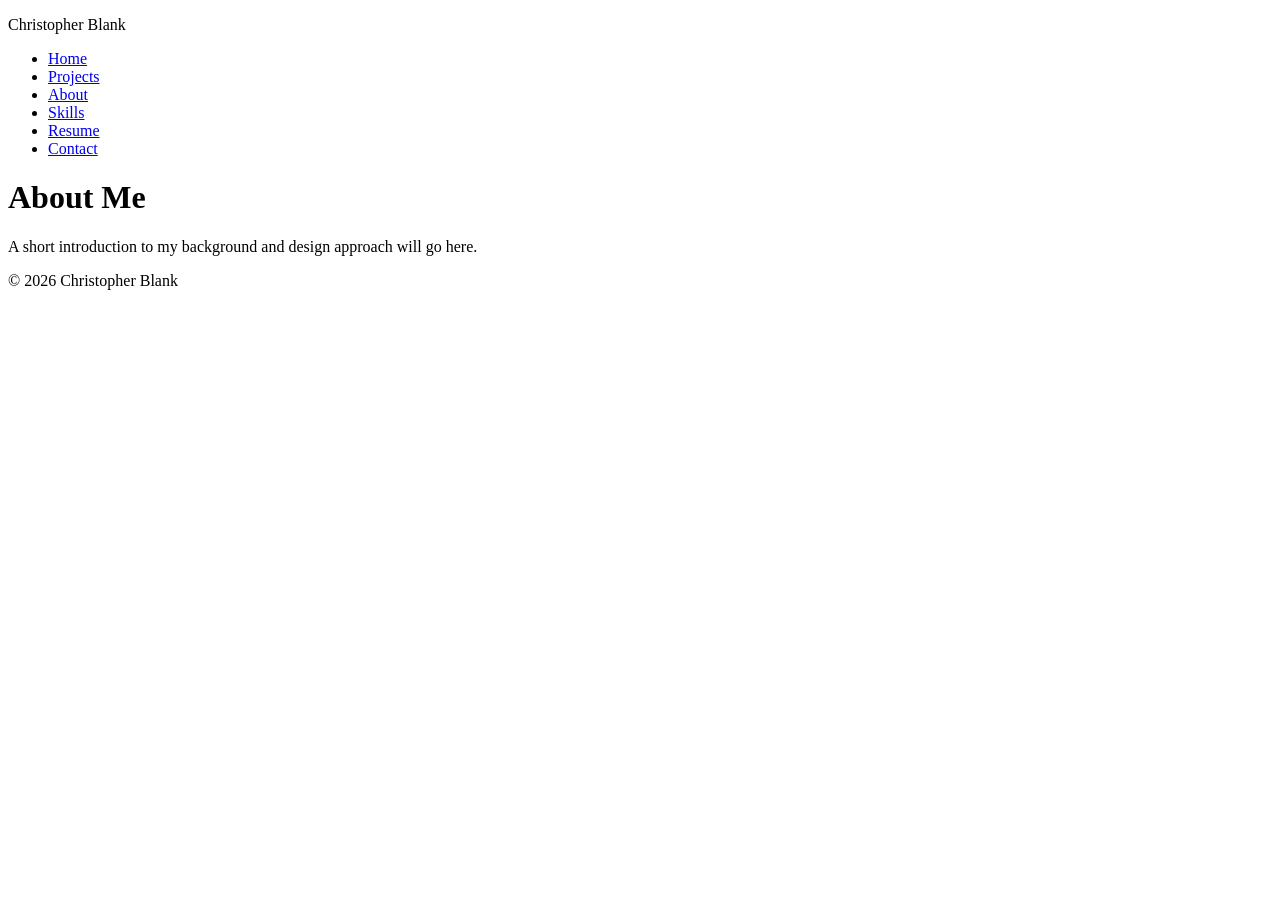
==== about.html @ 43065285 "Add files via upload" ====
<!DOCTYPE html>
<html lang="en">
<head>
  <meta charset="utf-8">
  <meta name="viewport" content="width=device-width, initial-scale=1">
  <title>About | Christopher Blank, Graphic Designer</title>
  <link rel="stylesheet" href="css/style.css">
</head>
<body>
  <header>
    <p class="site-name">Christopher Blank</p>
    <nav aria-label="Main">
      <ul>
        <li><a href="index.html">Home</a></li>
        <li><a href="projects.html">Projects</a></li>
        <li><a href="about.html">About</a></li>
        <li><a href="skills.html">Skills</a></li>
        <li><a href="resume.html">Resume</a></li>
        <li><a href="contact.html">Contact</a></li>
      </ul>
    </nav>
  </header>

  <main>
    <h1>About Me</h1>
    <p>A short introduction to my background and design approach will go here.</p>
  </main>

  <footer>
    <p>&copy; 2026 Christopher Blank</p>
  </footer>
</body>
</html>
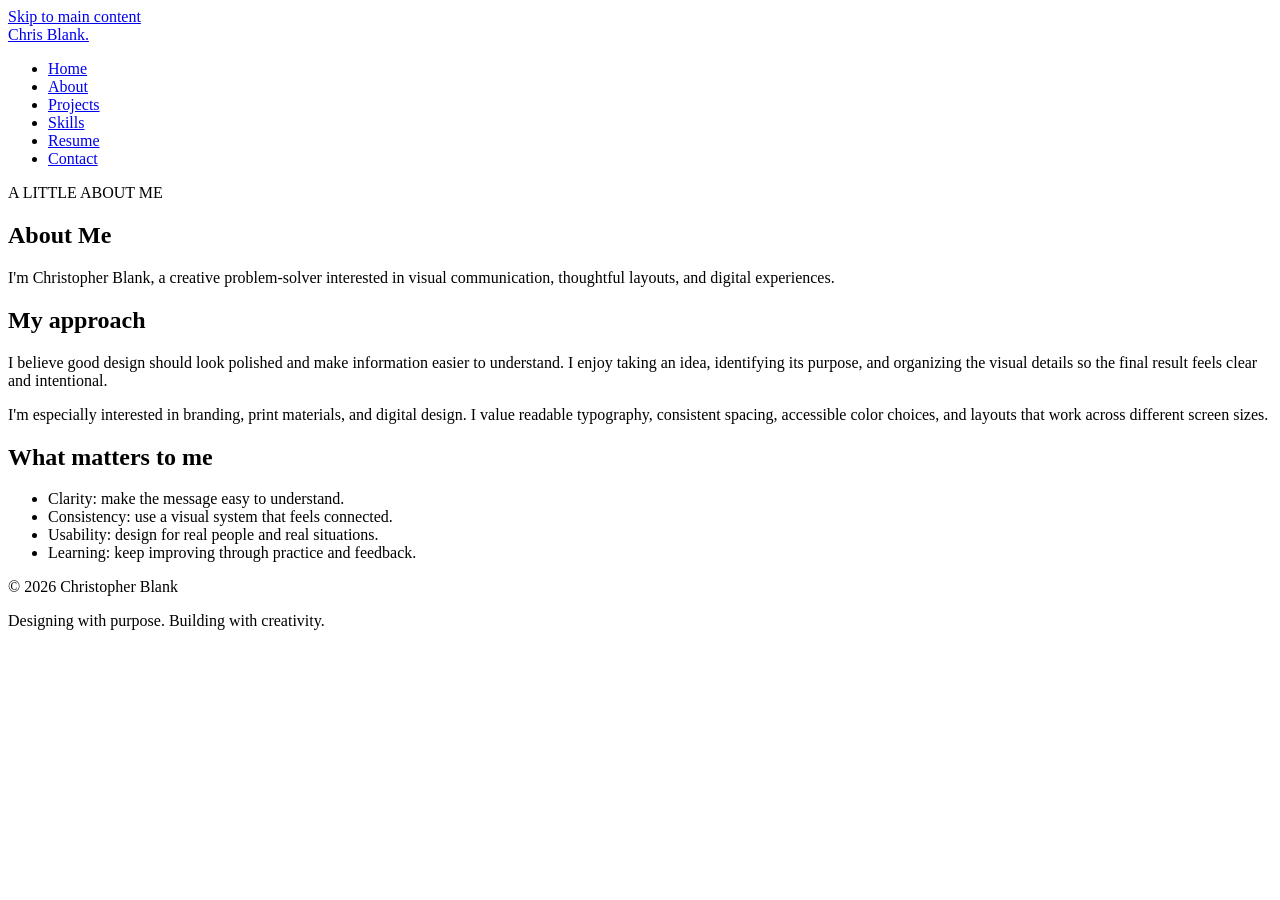
==== commit eb594d4c: "Revamp about.html with new content and structure Updated meta tags, header structure, and added cont" ====
--- a/about.html
+++ b/about.html
@@ -1,33 +1,58 @@
 <!DOCTYPE html>
 <html lang="en">
 <head>
-  <meta charset="utf-8">
+  <meta charset="UTF-8">
   <meta name="viewport" content="width=device-width, initial-scale=1">
-  <title>About | Christopher Blank, Graphic Designer</title>
+  <meta name="description" content="About - Christopher Blank's design portfolio.">
+  <title>About | Chris Blank Portfolio</title>
+  <link rel="preconnect" href="https://fonts.googleapis.com">
+  <link rel="preconnect" href="https://fonts.gstatic.com" crossorigin>
+  <link href="https://fonts.googleapis.com/css2?family=Inter:wght@400;500;600;700&family=Poppins:wght@600;700&display=swap" rel="stylesheet">
   <link rel="stylesheet" href="css/style.css">
 </head>
 <body>
-  <header>
-    <p class="site-name">Christopher Blank</p>
-    <nav aria-label="Main">
-      <ul>
+  <a class="skip-link" href="#main-content">Skip to main content</a>
+  <header class="site-header">
+    <div class="header-inner">
+      <a class="site-name" href="index.html">Chris Blank<span>.</span></a>
+      <nav aria-label="Main navigation">
+        <ul>
         <li><a href="index.html">Home</a></li>
+        <li><a href="about.html" aria-current="page">About</a></li>
         <li><a href="projects.html">Projects</a></li>
-        <li><a href="about.html">About</a></li>
         <li><a href="skills.html">Skills</a></li>
         <li><a href="resume.html">Resume</a></li>
         <li><a href="contact.html">Contact</a></li>
-      </ul>
-    </nav>
+        </ul>
+      </nav>
+    </div>
   </header>
 
-  <main>
-    <h1>About Me</h1>
-    <p>A short introduction to my background and design approach will go here.</p>
+  <main id="main-content" class="container">
+    <section class="page-intro">
+      <p class="eyebrow">A LITTLE ABOUT ME</p>
+      <h1>About Me</h1>
+      <p class="lead">I'm Christopher Blank, a creative problem-solver interested in visual communication, thoughtful layouts, and digital experiences.</p>
+    </section>
+    <section class="content-card prose-card">
+      <h2>My approach</h2>
+      <p>I believe good design should look polished and make information easier to understand. I enjoy taking an idea, identifying its purpose, and organizing the visual details so the final result feels clear and intentional.</p>
+      <p>I'm especially interested in branding, print materials, and digital design. I value readable typography, consistent spacing, accessible color choices, and layouts that work across different screen sizes.</p>
+      <h2>What matters to me</h2>
+      <ul class="check-list">
+        <li>Clarity: make the message easy to understand.</li>
+        <li>Consistency: use a visual system that feels connected.</li>
+        <li>Usability: design for real people and real situations.</li>
+        <li>Learning: keep improving through practice and feedback.</li>
+      </ul>
+    </section>
   </main>
 
-  <footer>
-    <p>&copy; 2026 Christopher Blank</p>
+  <footer class="site-footer">
+    <div class="container footer-inner">
+      <p>&copy; 2026 Christopher Blank</p>
+      <p>Designing with purpose. Building with creativity.</p>
+    </div>
   </footer>
 </body>
 </html>
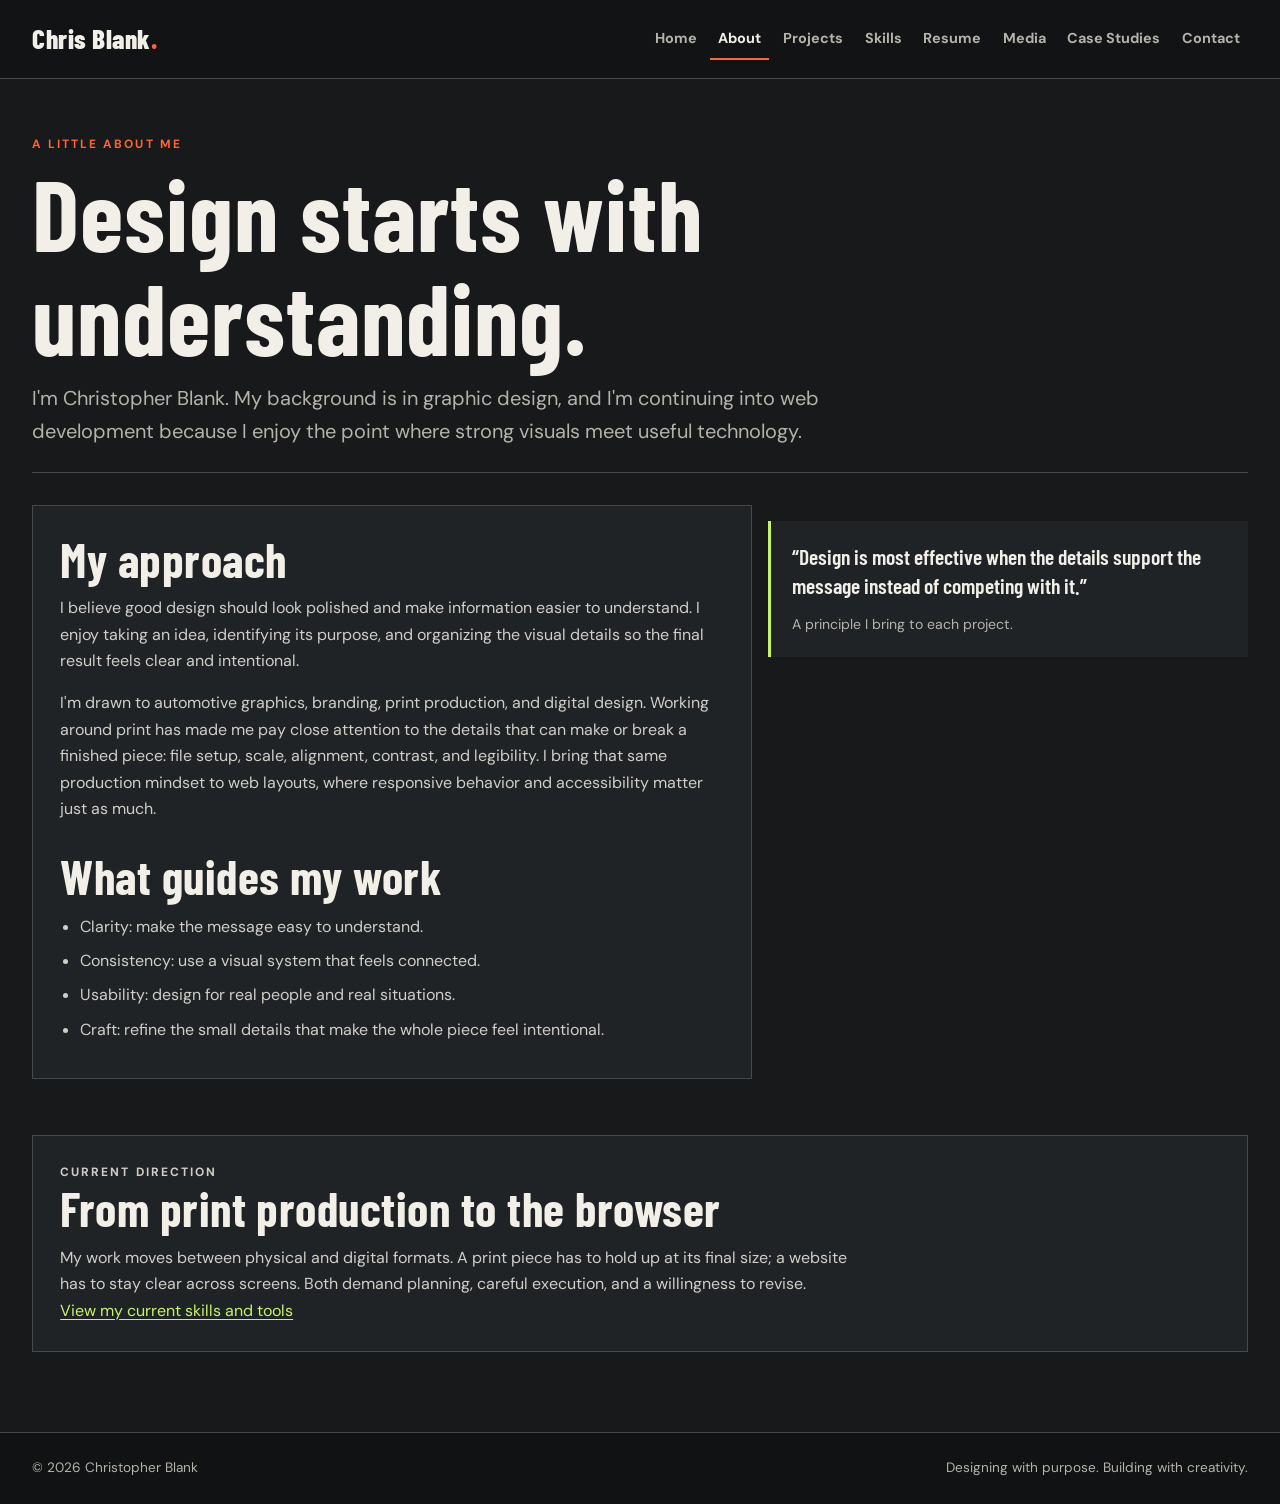
==== commit 5b88c5eb: "Replace about.html with latest portfolio version" ====
--- a/about.html
+++ b/about.html
@@ -1,58 +1,44 @@
 <!DOCTYPE html>
 <html lang="en">
 <head>
-  <meta charset="UTF-8">
-  <meta name="viewport" content="width=device-width, initial-scale=1">
-  <meta name="description" content="About - Christopher Blank's design portfolio.">
-  <title>About | Chris Blank Portfolio</title>
-  <link rel="preconnect" href="https://fonts.googleapis.com">
-  <link rel="preconnect" href="https://fonts.gstatic.com" crossorigin>
-  <link href="https://fonts.googleapis.com/css2?family=Inter:wght@400;500;600;700&family=Poppins:wght@600;700&display=swap" rel="stylesheet">
-  <link rel="stylesheet" href="css/style.css">
+<meta charset="UTF-8">
+<meta name="viewport" content="width=device-width, initial-scale=1">
+<meta name="description" content="Learn about Christopher Blank and his approach to visual communication.">
+<title>About | Chris Blank Portfolio</title>
+<link rel="preconnect" href="https://fonts.googleapis.com">
+<link rel="preconnect" href="https://fonts.gstatic.com" crossorigin>
+<link href="https://fonts.googleapis.com/css2?family=Barlow+Condensed:wght@500;600;700;800&family=DM+Sans:wght@400;500;600;700&display=swap" rel="stylesheet">
+<link rel="stylesheet" href="css/style.css">
 </head>
 <body>
-  <a class="skip-link" href="#main-content">Skip to main content</a>
-  <header class="site-header">
-    <div class="header-inner">
-      <a class="site-name" href="index.html">Chris Blank<span>.</span></a>
-      <nav aria-label="Main navigation">
-        <ul>
-        <li><a href="index.html">Home</a></li>
-        <li><a href="about.html" aria-current="page">About</a></li>
-        <li><a href="projects.html">Projects</a></li>
-        <li><a href="skills.html">Skills</a></li>
-        <li><a href="resume.html">Resume</a></li>
-        <li><a href="contact.html">Contact</a></li>
-        </ul>
-      </nav>
-    </div>
-  </header>
+<a class="skip-link" href="#main-content">Skip to main content</a>
+<header class="site-header">
+  <div class="header-inner">
+    <a class="site-name" href="index.html">Chris Blank<span>.</span></a>
+    <nav aria-label="Main navigation"><ul>
+      <li><a href="index.html" >Home</a></li>
+      <li><a href="about.html" aria-current="page">About</a></li>
+      <li><a href="projects.html" >Projects</a></li>
+      <li><a href="skills.html" >Skills</a></li>
+      <li><a href="resume.html" >Resume</a></li>
+      <li><a href="media.html">Media</a></li>
+      <li><a href="case-studies.html" >Case Studies</a></li>
+      <li><a href="contact.html" >Contact</a></li>
+    </ul></nav>
+  </div>
+</header>
+<main id="main-content" class="container">
 
-  <main id="main-content" class="container">
-    <section class="page-intro">
-      <p class="eyebrow">A LITTLE ABOUT ME</p>
-      <h1>About Me</h1>
-      <p class="lead">I'm Christopher Blank, a creative problem-solver interested in visual communication, thoughtful layouts, and digital experiences.</p>
-    </section>
-    <section class="content-card prose-card">
-      <h2>My approach</h2>
-      <p>I believe good design should look polished and make information easier to understand. I enjoy taking an idea, identifying its purpose, and organizing the visual details so the final result feels clear and intentional.</p>
-      <p>I'm especially interested in branding, print materials, and digital design. I value readable typography, consistent spacing, accessible color choices, and layouts that work across different screen sizes.</p>
-      <h2>What matters to me</h2>
-      <ul class="check-list">
-        <li>Clarity: make the message easy to understand.</li>
-        <li>Consistency: use a visual system that feels connected.</li>
-        <li>Usability: design for real people and real situations.</li>
-        <li>Learning: keep improving through practice and feedback.</li>
-      </ul>
-    </section>
-  </main>
+<section class="page-intro"><p class="eyebrow">A LITTLE ABOUT ME</p><h1>Design starts with understanding.</h1><p class="lead">I'm Christopher Blank. My background is in graphic design, and I'm continuing into web development because I enjoy the point where strong visuals meet useful technology.</p></section>
+<section class="about-split">
+<article class="content-card prose-card"><h2>My approach</h2><p>I believe good design should look polished and make information easier to understand. I enjoy taking an idea, identifying its purpose, and organizing the visual details so the final result feels clear and intentional.</p><p>I'm drawn to automotive graphics, branding, print production, and digital design. Working around print has made me pay close attention to the details that can make or break a finished piece: file setup, scale, alignment, contrast, and legibility. I bring that same production mindset to web layouts, where responsive behavior and accessibility matter just as much.</p><h2>What guides my work</h2><ul class="check-list"><li>Clarity: make the message easy to understand.</li><li>Consistency: use a visual system that feels connected.</li><li>Usability: design for real people and real situations.</li><li>Craft: refine the small details that make the whole piece feel intentional.</li></ul></article>
+<aside><img class="image-feature" src="https://images.unsplash.com/photo-1500530855697-b586d89ba3ee?auto=format&fit=crop&w=1000&q=85" alt="Open notebook and pen on a creative workspace" onerror="this.style.display='none'"><div class="quote-panel"><blockquote>“Design is most effective when the details support the message instead of competing with it.”</blockquote><p class="small-note">A principle I bring to each project.</p></div></aside>
+</section>
+<section class="section-block"><div class="content-card"><p class="eyebrow">CURRENT DIRECTION</p><h2>From print production to the browser</h2><p>My work moves between physical and digital formats. A print piece has to hold up at its final size; a website has to stay clear across screens. Both demand planning, careful execution, and a willingness to revise.</p><a href="skills.html">View my current skills and tools</a></div></section>
 
-  <footer class="site-footer">
-    <div class="container footer-inner">
-      <p>&copy; 2026 Christopher Blank</p>
-      <p>Designing with purpose. Building with creativity.</p>
-    </div>
-  </footer>
+</main>
+<footer class="site-footer"><div class="container footer-inner">
+<p>&copy; 2026 Christopher Blank</p><p>Designing with purpose. Building with creativity.</p>
+</div></footer>
 </body>
-</html>
+</html>
--- a/css/style.css
+++ b/css/style.css
@@ -0,0 +1,145 @@
+/* CHRIS BLANK PORTFOLIO — AUTOMOTIVE EDITORIAL SYSTEM */
+*, *::before, *::after { box-sizing: border-box; }
+* { margin: 0; }
+html { scroll-behavior: smooth; -webkit-text-size-adjust: 100%; }
+body { min-height: 100vh; line-height: 1.65; -webkit-font-smoothing: antialiased; }
+img, video, svg { display: block; max-width: 100%; }
+input, button, textarea, select { font: inherit; }
+p, h1, h2, h3 { overflow-wrap: break-word; }
+ul, ol { padding-left: 1.25rem; }
+:root {
+ color-scheme: dark;
+ --graphite: #17191b; --panel: #202326; --panel-soft: #262a2d;
+ --paper: #f2efe8; --muted: #b4b2aa; --orange: #ff6338;
+ --lime: #c7f36b; --line: #45494b; --field: #303538;
+ --heading: "Barlow Condensed", Impact, sans-serif;
+ --body: "DM Sans", "Segoe UI", Arial, sans-serif;
+}
+body { background: var(--graphite); color: var(--paper); font: 1rem/1.65 var(--body); }
+h1,h2,h3 { color: var(--paper); font-family: var(--heading); font-weight: 700; line-height: 1.05; letter-spacing: .01em; }
+h1 { font-size: clamp(2.8rem, 8vw, 6.2rem); }
+h2 { font-size: clamp(1.8rem, 4vw, 3rem); }
+h3 { font-size: 1.45rem; }
+p { max-width: 72ch; }
+a { color: var(--lime); text-underline-offset: .2em; }
+a:hover { color: var(--orange); }
+a:focus-visible, button:focus-visible, input:focus-visible, textarea:focus-visible, select:focus-visible { outline: 3px solid var(--lime); outline-offset: 3px; }
+.container,.header-inner { width: min(100% - 2rem, 76rem); margin-inline: auto; }
+.skip-link { position:absolute; top:.5rem; left:.5rem; z-index:20; padding:.7rem 1rem; transform:translateY(-160%); background:var(--paper); color:var(--graphite); }
+.skip-link:focus { transform:translateY(0); }
+.site-header { position:relative; z-index:2; background:#111314; border-bottom:1px solid var(--line); }
+.header-inner { display:flex; flex-direction:column; align-items:center; gap:.8rem; padding:1rem 0; }
+.site-name { color:var(--paper); font:800 1.7rem/1 var(--heading); text-decoration:none; letter-spacing:.02em; }
+.site-name span { color:var(--orange); }
+nav ul { display:flex; flex-wrap:wrap; justify-content:center; gap:.2rem .45rem; padding:0; list-style:none; }
+nav a { display:inline-block; padding:.55rem .5rem; color:var(--muted); font-size:.82rem; font-weight:700; text-decoration:none; }
+nav a:hover,nav a[aria-current="page"] { color:var(--paper); }
+nav a[aria-current="page"] { box-shadow:inset 0 -2px var(--orange); }
+main { padding-block:2.5rem 4rem; }
+.eyebrow { color:var(--orange); font-size:.75rem; font-weight:700; letter-spacing:.17em; text-transform:uppercase; }
+.lead { max-width:62ch; color:var(--muted); font-size:clamp(1.05rem,2vw,1.25rem); }
+.hero { display:grid; gap:2rem; align-items:center; padding:1.5rem 0 2.5rem; }
+.hero-copy h1 { max-width:11ch; margin:.65rem 0 1rem; }
+.hero-panel { position:relative; padding:1.5rem; overflow:hidden; background:var(--panel); border:1px solid var(--line); border-top:3px solid var(--orange); }
+.hero-panel::after { position:absolute; right:-2rem; bottom:-5rem; width:13rem; height:13rem; border:1px solid var(--line); border-radius:50%; content:""; box-shadow:0 0 0 1.5rem #ffffff05,0 0 0 3rem #ffffff03; }
+.hero-panel h2 { margin:.5rem 0 1rem; font-size:clamp(2rem,4vw,3.3rem); }
+.hero-panel p:not(.panel-label) { color:var(--muted); }
+.panel-mark { display:grid; width:4rem; height:4rem; place-items:center; margin-bottom:1.5rem; border:1px solid var(--lime); color:var(--lime); font:700 1.5rem var(--heading); }
+.panel-label { color:var(--lime); font-size:.72rem; font-weight:700; letter-spacing:.15em; }
+.button-row { display:flex; flex-wrap:wrap; gap:.75rem; margin-top:1.5rem; }
+.button { display:inline-flex; min-height:3rem; align-items:center; justify-content:center; padding:.75rem 1.1rem; border:1px solid var(--orange); font-weight:700; text-decoration:none; transition:background .2s,color .2s; }
+.button-primary { background:var(--orange); color:#17191b; }
+.button-primary:hover { background:var(--lime); border-color:var(--lime); color:#17191b; }
+.button-secondary { color:var(--paper); background:transparent; }
+.button-secondary:hover { color:var(--graphite); background:var(--paper); border-color:var(--paper); }
+.button-light { color:var(--graphite); background:var(--lime); border-color:var(--lime); }
+.button-light:hover { color:var(--graphite); background:var(--paper); border-color:var(--paper); }
+.section-block { margin-top:3.5rem; }
+.section-heading { margin-bottom:1.25rem; }
+.section-heading h2 { margin-top:.3rem; }
+.card-grid { display:grid; grid-template-columns:1fr; gap:1rem; margin-top:1.5rem; }
+.content-card { padding:1.35rem; background:var(--panel); border:1px solid var(--line); }
+.content-card h2,.content-card h3 { margin-bottom:.7rem; }
+.content-card p + p { margin-top:1rem; }
+.content-card p,.content-card li { color:#d0cec7; }
+.card-number { display:inline-block; margin-bottom:1rem; color:var(--lime); font:700 1.1rem var(--heading); }
+.callout { display:flex; flex-direction:column; align-items:flex-start; gap:1.25rem; margin-top:3rem; padding:1.5rem; background:var(--orange); color:#17191b; }
+.callout h2,.callout p,.callout .eyebrow { color:#17191b; }
+.callout h2 { margin:.3rem 0 .5rem; }
+.page-intro { margin-bottom:2rem; padding-bottom:1.5rem; border-bottom:1px solid var(--line); }
+.page-intro h1 { margin:.4rem 0 .8rem; }
+.about-split,.project-feature,.media-feature,.form-layout { display:grid; gap:1rem; }
+.prose-card { max-width:56rem; }
+.prose-card h2:not(:first-child) { margin-top:1.8rem; }
+.check-list,.skill-list { margin-top:.75rem; }
+.check-list li,.skill-list li { margin:.5rem 0; }
+.quote-panel { margin-top:1rem; padding:1.3rem; border-left:3px solid var(--lime); background:var(--panel); }
+.quote-panel blockquote { font:600 1.35rem/1.35 var(--heading); }
+.small-note,.card-note,.form-help { margin-top:.8rem; color:var(--muted); font-size:.88rem; }
+.image-feature { width:100%; max-height:24rem; object-fit:cover; }
+.tag { display:inline-block; margin-bottom:.8rem; padding:.25rem .65rem; border:1px solid var(--lime); color:var(--lime); font-size:.78rem; font-weight:700; letter-spacing:.08em; text-transform:uppercase; }
+.project-feature { align-items:stretch; margin:1.2rem 0; }
+.project-visual { display:grid; min-height:13rem; place-items:center; padding:1rem; background:linear-gradient(135deg,#292d30,#151718); border:1px solid var(--line); color:var(--lime); font:800 clamp(2.5rem,7vw,5rem)/.85 var(--heading); letter-spacing:.04em; text-align:center; }
+.resume-layout { display:grid; gap:1rem; }
+.resume-sidebar { padding:1.4rem; background:var(--panel-soft); border:1px solid var(--line); border-top:3px solid var(--lime); }
+.resume-sidebar h2 { font-size:2rem; }
+.resume-sidebar h3 { margin-top:1.3rem; color:var(--lime); }
+.resume-sidebar p,.resume-sidebar li { color:var(--muted); }
+.resume-sidebar hr { margin:1rem 0; border:0; border-top:1px solid var(--line); }
+.resume-main { display:grid; gap:1rem; }
+.timeline-item { padding-left:1rem; border-left:2px solid var(--orange); }
+.timeline-item + .timeline-item { margin-top:1.2rem; }
+.timeline-item h3 { color:var(--lime); }
+.timeline-item p { margin-top:.35rem; }
+.table-wrap { overflow-x:auto; margin-top:1rem; }
+.skills-table { width:100%; min-width:38rem; border-collapse:collapse; text-align:left; }
+.skills-table caption { padding:.7rem; color:var(--muted); text-align:left; }
+.skills-table th,.skills-table td { padding:.8rem; border:1px solid var(--line); vertical-align:top; }
+.skills-table thead { background:var(--orange); color:#17191b; }
+.skills-table tbody tr:nth-of-type(odd) { background:#25292c; }
+.skills-table tbody tr:nth-of-type(even) { background:#1b1e20; }
+.skills-table tbody th { color:var(--paper); }
+.level { display:inline-block; padding:.15rem .5rem; border:1px solid var(--lime); color:var(--lime); font-size:.82rem; }
+.process-list { margin-top:1rem; }
+.process-list li { padding:.6rem 0 .9rem .3rem; }
+.process-list h3 { color:var(--lime); }
+.form-field { display:grid; gap:.35rem; margin:1rem 0; }
+.form-field label { font-weight:700; }
+.contact-form input,.contact-form select,.contact-form textarea { width:100%; min-height:2.9rem; padding:.7rem .8rem; border:1px solid #666d70; border-radius:0; background:var(--field); color:var(--paper); }
+.contact-form textarea { min-height:9rem; resize:vertical; }
+.contact-form input::placeholder,.contact-form textarea::placeholder { color:#a7aaa8; }
+.media-frame { overflow:hidden; border:1px solid var(--line); background:#000; }
+.media-frame video { width:100%; }
+.audio-panel audio { width:min(100%,38rem); margin-top:1rem; }
+.learning-card { margin-top:1.5rem; border-left:3px solid var(--lime); }
+.learning-card h2 { margin:.3rem 0 .5rem; }
+.site-footer { padding:1.5rem 0; background:#101213; border-top:1px solid var(--line); }
+.footer-inner { display:flex; flex-direction:column; gap:.4rem; }
+.footer-inner p { color:var(--muted); font-size:.85rem; }
+@media (min-width:650px) {
+ .container,.header-inner { width:min(100% - 3rem,76rem); }
+ .card-grid.two { grid-template-columns:repeat(2,minmax(0,1fr)); }
+ .card-grid.three { grid-template-columns:repeat(3,minmax(0,1fr)); }
+ .hero { grid-template-columns:1.2fr .8fr; padding-block:2rem 3.5rem; }
+ .hero-panel { padding:2rem; }
+ .project-feature { grid-template-columns:1fr 1fr; align-items:center; }
+ .media-feature { grid-template-columns:1fr 1fr; align-items:center; }
+ .form-layout { grid-template-columns:1.4fr .8fr; align-items:start; }
+ .about-split { grid-template-columns:1.2fr .8fr; align-items:start; }
+ .resume-layout { grid-template-columns:.75fr 1.5fr; align-items:start; }
+ .callout { flex-direction:row; align-items:center; justify-content:space-between; padding:2rem; }
+}
+@media (min-width:1000px) {
+ .header-inner { flex-direction:row; justify-content:space-between; padding-block:1.15rem; }
+ nav ul { gap:.35rem; }
+ nav a { font-size:.9rem; }
+ main { padding-block:3.5rem 5rem; }
+ .hero { gap:3rem; }
+ .hero-copy h1 { max-width:10ch; }
+ .content-card { padding:1.7rem; }
+ .footer-inner { flex-direction:row; justify-content:space-between; }
+}
+@media (prefers-reduced-motion:reduce) {
+ html { scroll-behavior:auto; }
+ *,*::before,*::after { transition-duration:.01ms !important; animation-duration:.01ms !important; }
+}
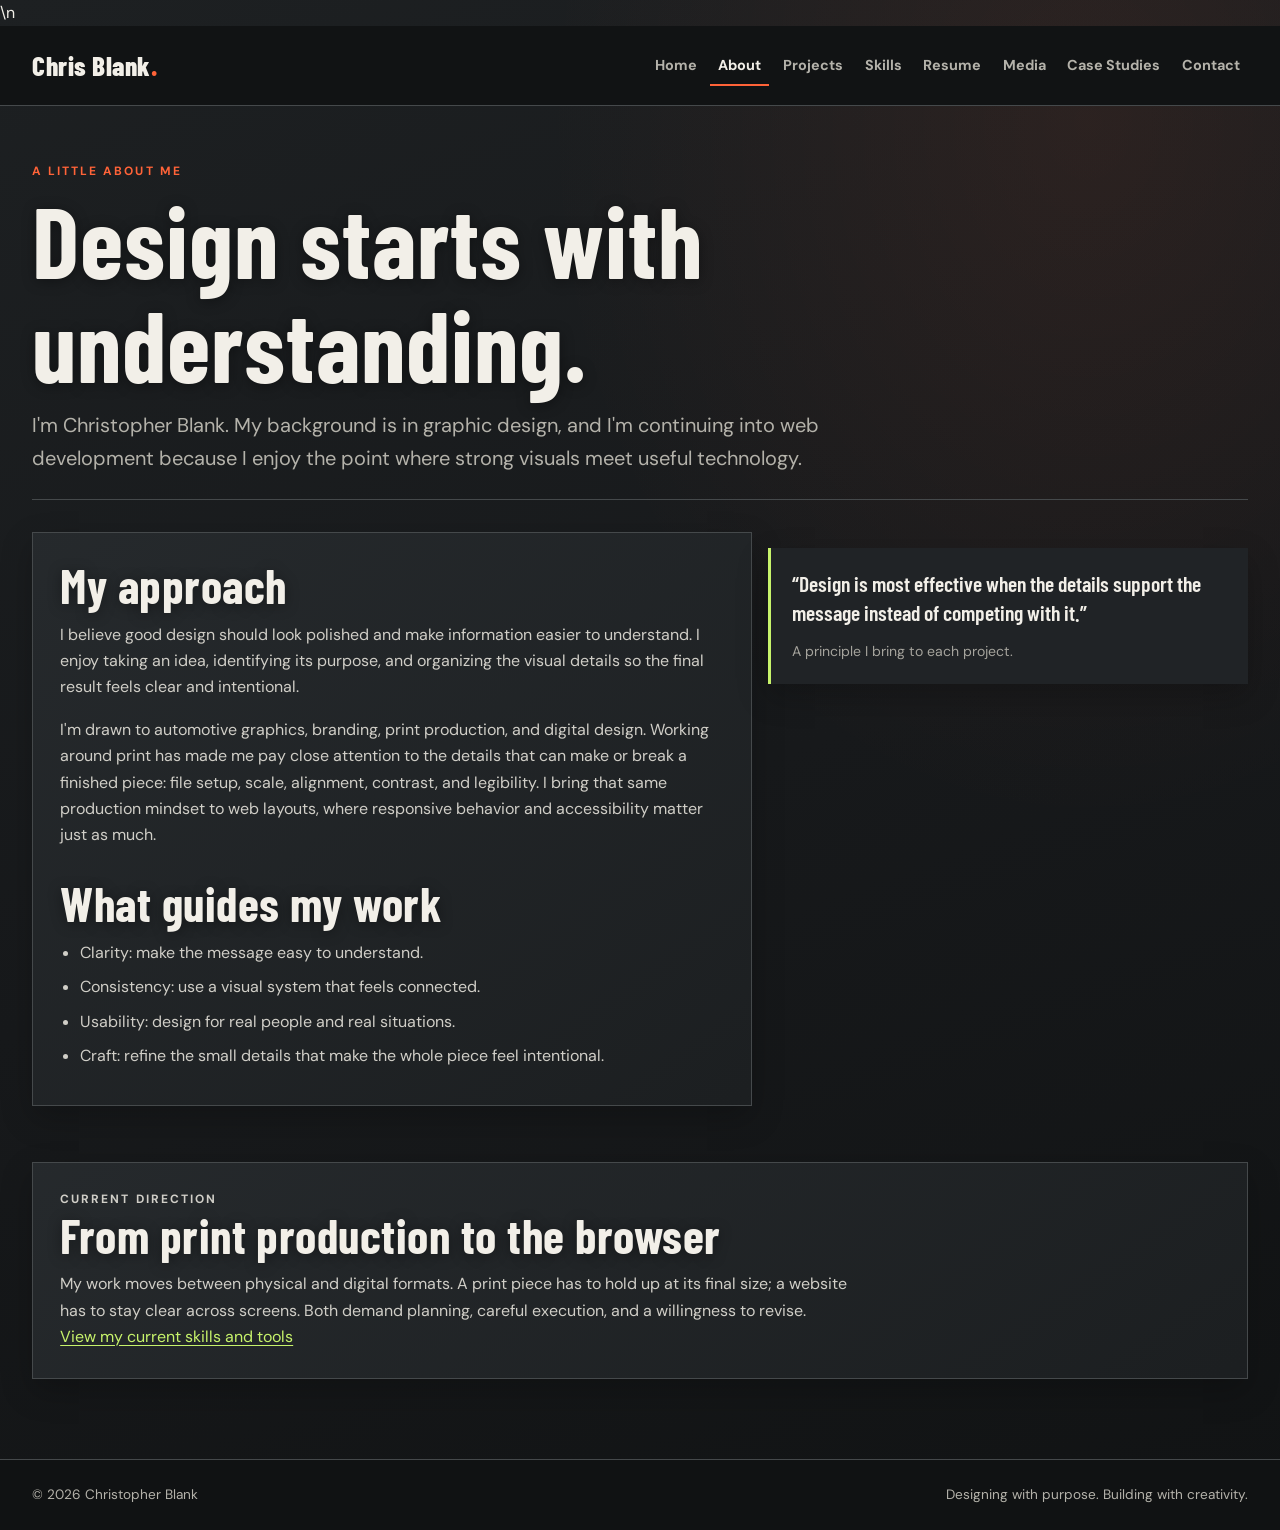
==== commit 45075b1e: "Add favicon and finalize portfolio page details" ====
--- a/about.html
+++ b/about.html
@@ -8,7 +8,7 @@
 <link rel="preconnect" href="https://fonts.googleapis.com">
 <link rel="preconnect" href="https://fonts.gstatic.com" crossorigin>
 <link href="https://fonts.googleapis.com/css2?family=Barlow+Condensed:wght@500;600;700;800&family=DM+Sans:wght@400;500;600;700&display=swap" rel="stylesheet">
-<link rel="stylesheet" href="css/style.css">
+<link rel="icon" type="image/svg+xml" href="favicon.svg">\n<link rel="stylesheet" href="css/style.css">
 </head>
 <body>
 <a class="skip-link" href="#main-content">Skip to main content</a>
--- a/css/style.css
+++ b/css/style.css
@@ -143,3 +143,43 @@
  html { scroll-behavior:auto; }
  *,*::before,*::after { transition-duration:.01ms !important; animation-duration:.01ms !important; }
 }
+
+
+/* PART 5 — ADVANCED AESTHETICS */
+body {
+  background:
+    radial-gradient(ellipse at 85% 8%, rgb(255 99 56 / 8%), transparent 34rem),
+    linear-gradient(160deg, #1d2022 0%, var(--graphite) 52%, #111314 100%);
+}
+h1, h2 {
+  text-shadow: 0 2px 14px rgb(0 0 0 / 38%);
+}
+.hero-panel, .content-card, .resume-sidebar, .quote-panel {
+  box-shadow: 0 12px 30px rgb(0 0 0 / 22%);
+}
+.content-card {
+  background: linear-gradient(145deg, rgb(38 42 45 / 96%), rgb(28 31 33 / 98%));
+}
+.hero-panel {
+  background: linear-gradient(145deg, #262a2d 0%, #1b1e20 100%);
+}
+.card-number, .small-note, .card-note {
+  opacity: .9;
+}
+.project-visual {
+  background:
+    linear-gradient(135deg, rgb(199 243 107 / 12%), transparent 55%),
+    linear-gradient(145deg, #292d30, #151718);
+  box-shadow: inset 0 0 35px rgb(0 0 0 / 28%), 0 10px 25px rgb(0 0 0 / 20%);
+}
+.callout {
+  background: linear-gradient(115deg, #ff6338, #ff8059);
+  box-shadow: 0 14px 30px rgb(255 99 56 / 14%);
+}
+@media (min-width: 650px) {
+  .card-grid:not(.three) { grid-template-columns: repeat(2, minmax(0, 1fr)); }
+}
+@media (min-width: 1000px) {
+  .card-grid.three { grid-template-columns: repeat(3, minmax(0, 1fr)); }
+  .card-grid.two { grid-template-columns: repeat(2, minmax(0, 1fr)); }
+}
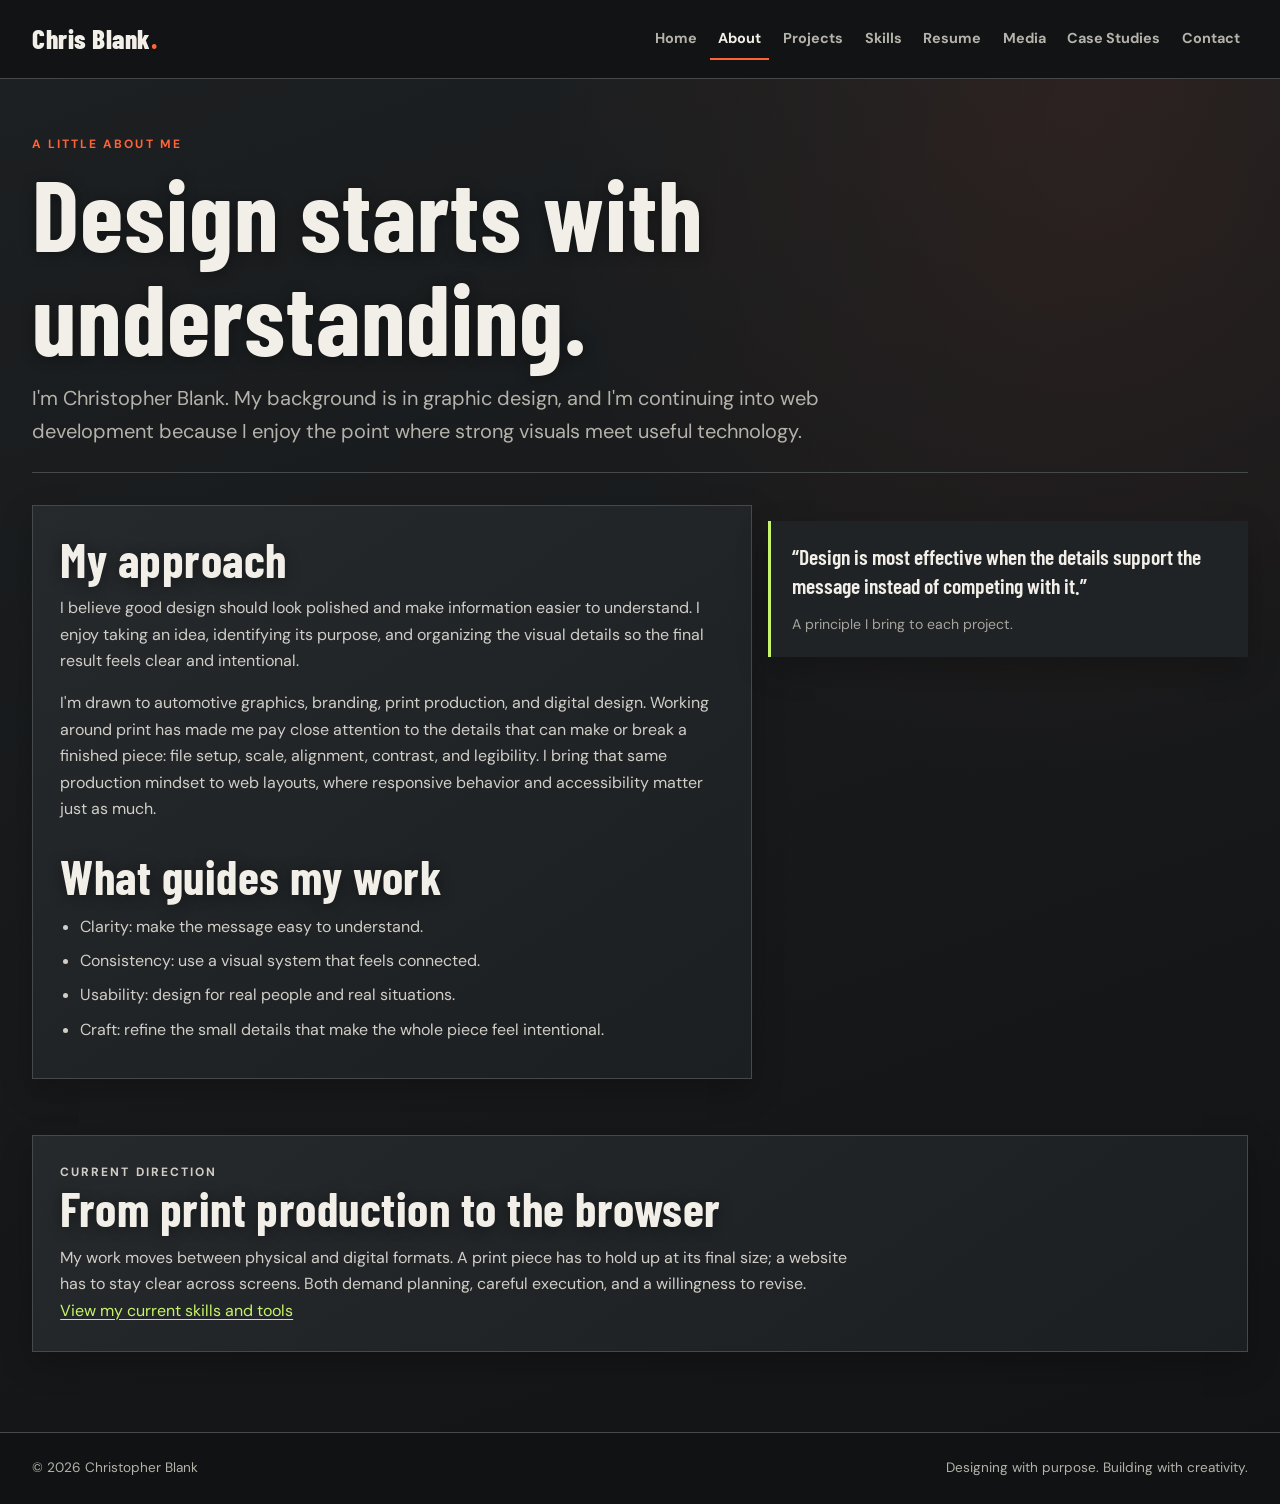
==== commit 9987941a: "Fix favicon link formatting" ====
--- a/about.html
+++ b/about.html
@@ -8,7 +8,8 @@
 <link rel="preconnect" href="https://fonts.googleapis.com">
 <link rel="preconnect" href="https://fonts.gstatic.com" crossorigin>
 <link href="https://fonts.googleapis.com/css2?family=Barlow+Condensed:wght@500;600;700;800&family=DM+Sans:wght@400;500;600;700&display=swap" rel="stylesheet">
-<link rel="icon" type="image/svg+xml" href="favicon.svg">\n<link rel="stylesheet" href="css/style.css">
+<link rel="icon" type="image/svg+xml" href="favicon.svg">
+<link rel="stylesheet" href="css/style.css">
 </head>
 <body>
 <a class="skip-link" href="#main-content">Skip to main content</a>
